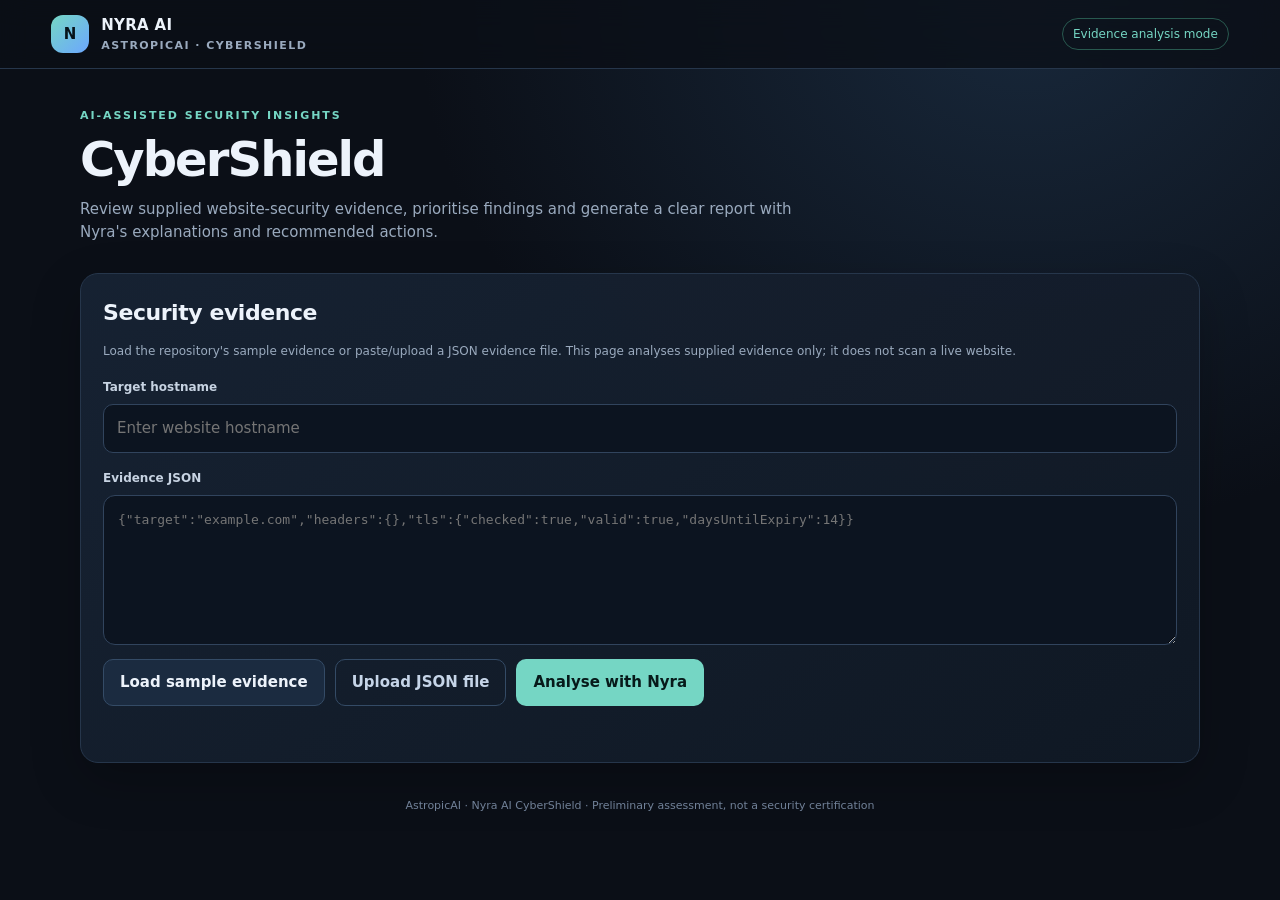
==== cybershield/index.html @ d9d1baf7 "Update target input field placeholder text" ====
<!doctype html>
<html lang="en">
<head>
  <meta charset="utf-8">
  <meta name="viewport" content="width=device-width, initial-scale=1">
  <meta name="theme-color" content="#10131b">
  <meta name="description" content="Nyra AI CyberShield evidence-based security assessment dashboard.">
  <title>Nyra AI | CyberShield</title>
  <style>
    :root {
      color-scheme: dark;
      --bg: #0b0f17;
      --panel: #121a27;
      --panel2: #172233;
      --line: #26364b;
      --text: #edf3fb;
      --muted: #9aaabe;
      --accent: #75d6c4;
      --blue: #81b7ff;
      --red: #ff7777;
      --amber: #ffc56b;
      --green: #79d9a7;
      --shadow: 0 18px 50px rgba(0,0,0,.22);
    }
    * { box-sizing: border-box; }
    body {
      margin: 0;
      min-height: 100vh;
      background: radial-gradient(ellipse at 80% 0%, #18283b 0, transparent 42%), var(--bg);
      color: var(--text);
      font: 15px/1.55 Inter, ui-sans-serif, system-ui, -apple-system, BlinkMacSystemFont, "Segoe UI", sans-serif;
    }
    button, input, textarea { font: inherit; }
    .topbar {
      min-height: 68px; display:flex; align-items:center; justify-content:space-between;
      gap:16px; padding:14px clamp(18px,4vw,52px); border-bottom:1px solid var(--line);
      background:rgba(11,15,23,.78); backdrop-filter: blur(14px);
    }
    .brand { display:flex; align-items:center; gap:12px; font-weight:750; letter-spacing:.02em; }
    .mark {
      width:38px; height:38px; border-radius:12px; display:grid; place-items:center;
      background:linear-gradient(135deg,#75d6c4,#6ca7ff); color:#07131b; font-weight:900;
    }
    .brand small { display:block; color:var(--muted); font-size:11px; font-weight:600; letter-spacing:.13em; }
    .status { color:var(--accent); font-size:12px; border:1px solid #28594f; padding:6px 10px; border-radius:99px; }
    main { width:min(1120px, calc(100% - 36px)); margin:38px auto 64px; }
    .eyebrow { color:var(--accent); font-size:11px; font-weight:800; letter-spacing:.18em; text-transform:uppercase; }
    h1 { font-size:clamp(30px,5vw,48px); line-height:1.08; margin:10px 0 12px; letter-spacing:-.04em; }
    .intro { max-width:720px; color:var(--muted); margin:0 0 28px; }
    .panel {
      background:linear-gradient(145deg,rgba(23,34,51,.96),rgba(16,24,36,.96));
      border:1px solid var(--line); border-radius:18px; padding:22px; box-shadow:var(--shadow);
    }
    .input-grid { display:grid; grid-template-columns:1fr auto; gap:12px; align-items:end; }
    label { display:block; color:#c7d3e2; font-size:12px; font-weight:700; margin-bottom:7px; }
    textarea {
      display:block; width:100%; min-height:150px; resize:vertical; padding:14px;
      border-radius:12px; border:1px solid #31445d; background:#0c1420; color:var(--text);
      outline:none; font:13px/1.55 ui-monospace, SFMono-Regular, Menlo, monospace;
    }
    textarea:focus, input:focus { border-color:var(--accent); box-shadow:0 0 0 3px rgba(117,214,196,.12); }
    .target { width:100%; padding:12px 13px; border-radius:10px; border:1px solid #31445d; background:#0c1420; color:var(--text); }
    .actions { display:flex; flex-wrap:wrap; gap:10px; margin-top:14px; }
    button {
      border:1px solid transparent; border-radius:10px; padding:11px 16px; cursor:pointer;
      font-weight:750; transition:transform .15s ease, opacity .15s ease;
    }
    button:hover { transform:translateY(-1px); }
    button:disabled { opacity:.45; cursor:not-allowed; transform:none; }
    .primary { background:var(--accent); color:#071a1a; }
    .secondary { background:#1b2b40; color:var(--text); border-color:#344b66; }
    .quiet { background:transparent; color:#c6d5e8; border-color:#344b66; }
    .hint { color:var(--muted); font-size:12px; margin:12px 0 0; }
    .message { margin-top:14px; color:var(--amber); font-size:13px; min-height:20px; }
    .results { margin-top:24px; display:none; }
    .result-head { display:flex; justify-content:space-between; align-items:flex-start; gap:16px; margin-bottom:16px; }
    h2 { margin:0; font-size:22px; letter-spacing:-.02em; }
    .sub { color:var(--muted); font-size:13px; margin-top:3px; overflow-wrap:anywhere; }
    .score-wrap { display:flex; align-items:center; gap:16px; padding:18px; border:1px solid var(--line); border-radius:16px; background:rgba(9,16,26,.55); }
    .score {
      width:92px; height:92px; border-radius:50%; display:grid; place-items:center; flex:none;
      background:conic-gradient(var(--accent) var(--score-angle,0deg), #26364b 0);
      position:relative;
    }
    .score::before { content:""; position:absolute; inset:7px; border-radius:50%; background:#101a28; }
    .score strong { position:relative; font-size:27px; }
    .score-copy small { color:var(--muted); display:block; }
    .risk { display:inline-block; margin-top:6px; border:1px solid #426b62; color:var(--accent); padding:4px 9px; border-radius:99px; font-size:12px; font-weight:800; }
    .metrics { display:grid; grid-template-columns:repeat(5,1fr); gap:10px; margin:14px 0 20px; }
    .metric { background:var(--panel); border:1px solid var(--line); border-radius:13px; padding:14px; }
    .metric strong { display:block; font-size:25px; }
    .metric span { color:var(--muted); font-size:11px; text-transform:uppercase; letter-spacing:.08em; }
    .metric.critical strong { color:var(--red); }
    .metric.high strong { color:#ff9b78; }
    .metric.medium strong { color:var(--amber); }
    .metric.low strong { color:var(--green); }
    .section-title { margin:22px 0 10px; font-size:16px; }
    .findings { display:grid; gap:10px; }
    .finding { background:var(--panel); border:1px solid var(--line); border-radius:13px; padding:16px; }
    .finding-top { display:flex; justify-content:space-between; gap:12px; align-items:flex-start; }
    .finding h3 { margin:0; font-size:15px; }
    .finding p { color:var(--muted); margin:8px 0 0; font-size:13px; }
    .severity { flex:none; font-size:10px; font-weight:850; text-transform:uppercase; letter-spacing:.08em; padding:4px 8px; border-radius:99px; background:#26364b; }
    .severity.critical,.severity.high { color:#ff9b91; background:#482b32; }
    .severity.medium { color:#ffd18b; background:#473923; }
    .severity.low { color:#9ce0bb; background:#1e4037; }
    .severity.info { color:#a9caff; background:#243c59; }
    .recommendations { color:#c8d7e8; margin:0; padding-left:20px; }
    .limitations { color:var(--muted); font-size:12px; margin:8px 0 0; padding-left:18px; }
    .empty { color:var(--muted); padding:18px; text-align:center; border:1px dashed #344b66; border-radius:12px; }
    footer { color:#718198; text-align:center; font-size:11px; margin-top:34px; }
    @media (max-width:700px) {
      main { margin-top:26px; }
      .input-grid { grid-template-columns:1fr; }
      .metrics { grid-template-columns:repeat(2,1fr); }
      .metric:last-child { grid-column:span 2; }
      .score-wrap { align-items:center; }
      .result-head { flex-direction:column; }
      .topbar { padding-inline:18px; }
    }
  </style>
</head>
<body>
  <header class="topbar">
    <div class="brand"><div class="mark">N</div><div>NYRA AI<small>ASTROPICAI · CYBERSHIELD</small></div></div>
    <div class="status">Evidence analysis mode</div>
  </header>

  <main>
    <div class="eyebrow">AI-assisted security insights</div>
    <h1>CyberShield</h1>
    <p class="intro">Review supplied website-security evidence, prioritise findings and generate a clear report with Nyra's explanations and recommended actions.</p>

    <section class="panel" aria-labelledby="evidence-heading">
      <h2 id="evidence-heading">Security evidence</h2>
      <p class="hint">Load the repository's sample evidence or paste/upload a JSON evidence file. This page analyses supplied evidence only; it does not scan a live website.</p>
      <div style="margin-top:18px">
        <label for="target">Target hostname</label>
        <input class="target" id="target" placeholder="Enter website hostname" autocomplete="off" spellcheck="false">
      </div>
      <div style="margin-top:16px">
        <label for="evidence">Evidence JSON</label>
        <textarea id="evidence" spellcheck="false" aria-label="Security evidence JSON" placeholder='{"target":"example.com","headers":{},"tls":{"checked":true,"valid":true,"daysUntilExpiry":14}}'></textarea>
      </div>
      <div class="actions">
        <button class="secondary" id="sampleBtn" type="button">Load sample evidence</button>
        <button class="quiet" id="fileBtn" type="button">Upload JSON file</button>
        <input id="fileInput" type="file" accept=".json,application/json" hidden>
        <button class="primary" id="analyseBtn" type="button">Analyse with Nyra</button>
      </div>
      <div class="message" id="message" role="status" aria-live="polite"></div>
    </section>

    <section class="results" id="results" aria-live="polite">
      <div class="result-head">
        <div>
          <div class="eyebrow">Assessment report</div>
          <h2>Security overview</h2>
          <div class="sub" id="reportTarget"></div>
        </div>
        <button class="secondary" id="downloadBtn" type="button">Download report</button>
      </div>

      <div class="score-wrap">
        <div class="score" id="scoreRing"><strong id="scoreValue">—</strong></div>
        <div class="score-copy">
          <strong>Security score</strong>
          <small>Preliminary evidence-based score out of 100</small>
          <div class="risk" id="riskLevel">Awaiting analysis</div>
        </div>
      </div>

      <div class="metrics" id="metrics">
        <div class="metric critical"><strong id="criticalCount">0</strong><span>Critical</span></div>
        <div class="metric high"><strong id="highCount">0</strong><span>High</span></div>
        <div class="metric medium"><strong id="mediumCount">0</strong><span>Medium</span></div>
        <div class="metric low"><strong id="lowCount">0</strong><span>Low</span></div>
        <div class="metric"><strong id="totalCount">0</strong><span>Total findings</span></div>
      </div>

      <h3 class="section-title">Prioritised findings</h3>
      <div class="findings" id="findings"></div>

      <h3 class="section-title">Recommended actions</h3>
      <div class="panel"><ol class="recommendations" id="recommendations"></ol></div>

      <h3 class="section-title">Assessment limitations</h3>
      <div class="panel"><ul class="limitations" id="limitations"></ul></div>
      <p class="hint" id="generatedAt"></p>
    </section>

    <footer>AstropicAI · Nyra AI CyberShield · Preliminary assessment, not a security certification</footer>
  </main>

  <script type="module">
    import { analyseWithNyra, formatNyraReport } from "./ai/nyra-analysis.js";

    const $ = (id) => document.getElementById(id);
    let latestReport = null;

    function setMessage(message, isError = false) {
      $("message").textContent = message;
      $("message").style.color = isError ? "#ff9b91" : "#ffc56b";
    }

    function escapeHtml(value) {
      return String(value ?? "").replace(/[&<>"']/g, char => ({
        "&": "&amp;", "<": "&lt;", ">": "&gt;", '"': "&quot;", "'": "&#39;"
      })[char]);
    }

    async function loadSample() {
      setMessage("Loading sample evidence…");
      try {
        const response = await fetch("./engine/sample-evidence.json", { cache: "no-store" });
        if (!response.ok) throw new Error("Sample file could not be loaded. You can upload or paste JSON instead.");
        const evidence = await response.json();
        $("evidence").value = JSON.stringify(evidence, null, 2);
        $("target").value = evidence.target || "";
        setMessage("Sample evidence loaded. Select Analyse with Nyra to run the assessment.");
      } catch (error) {
        setMessage(error.message, true);
      }
    }

    function renderReport(report) {
      latestReport = report;
      $("results").style.display = "block";
      $("reportTarget").textContent = report.target || "Target not specified";
      $("scoreValue").textContent = report.score;
      $("scoreRing").style.setProperty("--score-angle", `${Math.max(0, Math.min(100, report.score)) * 3.6}deg`);
      $("riskLevel").textContent = `${report.riskLevel} risk`;
      $("criticalCount").textContent = report.counts.critical;
      $("highCount").textContent = report.counts.high;
      $("mediumCount").textContent = report.counts.medium;
      $("lowCount").textContent = report.counts.low + report.counts.info;
      $("totalCount").textContent = report.totalFindings;

      const findings = $("findings");
      if (!report.findings.length) {
        findings.innerHTML = '<div class="empty">No findings were identified in the supplied evidence. This does not prove the website is secure.</div>';
      } else {
        findings.innerHTML = report.findings.map(item => `
          <article class="finding">
            <div class="finding-top">
              <h3>${escapeHtml(item.title)}</h3>
              <span class="severity ${escapeHtml(item.severity)}">${escapeHtml(item.severity)}</span>
            </div>
            <p><strong>Category:</strong> ${escapeHtml(item.category)}</p>
            <p><strong>Potential impact:</strong> ${escapeHtml(item.impact)}</p>
            <p><strong>Recommended action:</strong> ${escapeHtml(item.action)}</p>
          </article>
        `).join("");
      }

      $("recommendations").innerHTML = report.recommendations.length
        ? report.recommendations.map(item => `<li>${escapeHtml(item)}</li>`).join("")
        : "<li>No additional actions generated from the supplied evidence.</li>";
      $("limitations").innerHTML = report.limitations.map(item => `<li>${escapeHtml(item)}</li>`).join("");
      $("generatedAt").textContent = `Generated: ${new Date(report.generatedAt).toLocaleString()}`;
      $("results").scrollIntoView({ behavior: "smooth", block: "start" });
    }

    $("sampleBtn").addEventListener("click", loadSample);
    $("fileBtn").addEventListener("click", () => $("fileInput").click());

    $("fileInput").addEventListener("change", async event => {
      const file = event.target.files?.[0];
      if (!file) return;
      try {
        const text = await file.text();
        const evidence = JSON.parse(text);
        $("evidence").value = JSON.stringify(evidence, null, 2);
        if (evidence.target) $("target").value = evidence.target;
        setMessage(`Loaded ${file.name}. Select Analyse with Nyra to continue.`);
      } catch {
        setMessage("That file is not valid JSON. Please choose a valid evidence JSON file.", true);
      }
      event.target.value = "";
    });

    $("analyseBtn").addEventListener("click", () => {
      try {
        const evidence = JSON.parse($("evidence").value);
        const target = $("target").value.trim();
        if (!target) throw new Error("Enter a target hostname.");
        evidence.target = target;
        const report = analyseWithNyra(evidence);
        renderReport(report);
        setMessage("Analysis complete. Review the findings and limitations below.");
      } catch (error) {
        setMessage(error.message || "Unable to analyse this evidence.", true);
      }
    });

    $("downloadBtn").addEventListener("click", () => {
      if (!latestReport) return;
      const blob = new Blob([formatNyraReport(latestReport)], { type: "text/plain;charset=utf-8" });
      const url = URL.createObjectURL(blob);
      const link = document.createElement("a");
      link.href = url;
      link.download = `nyra-cybershield-${(latestReport.target || "report").replace(/[^a-z0-9.-]/gi, "-")}.txt`;
      document.body.appendChild(link);
      link.click();
      link.remove();
      URL.revokeObjectURL(url);
    });
  </script>
</body>
</html>
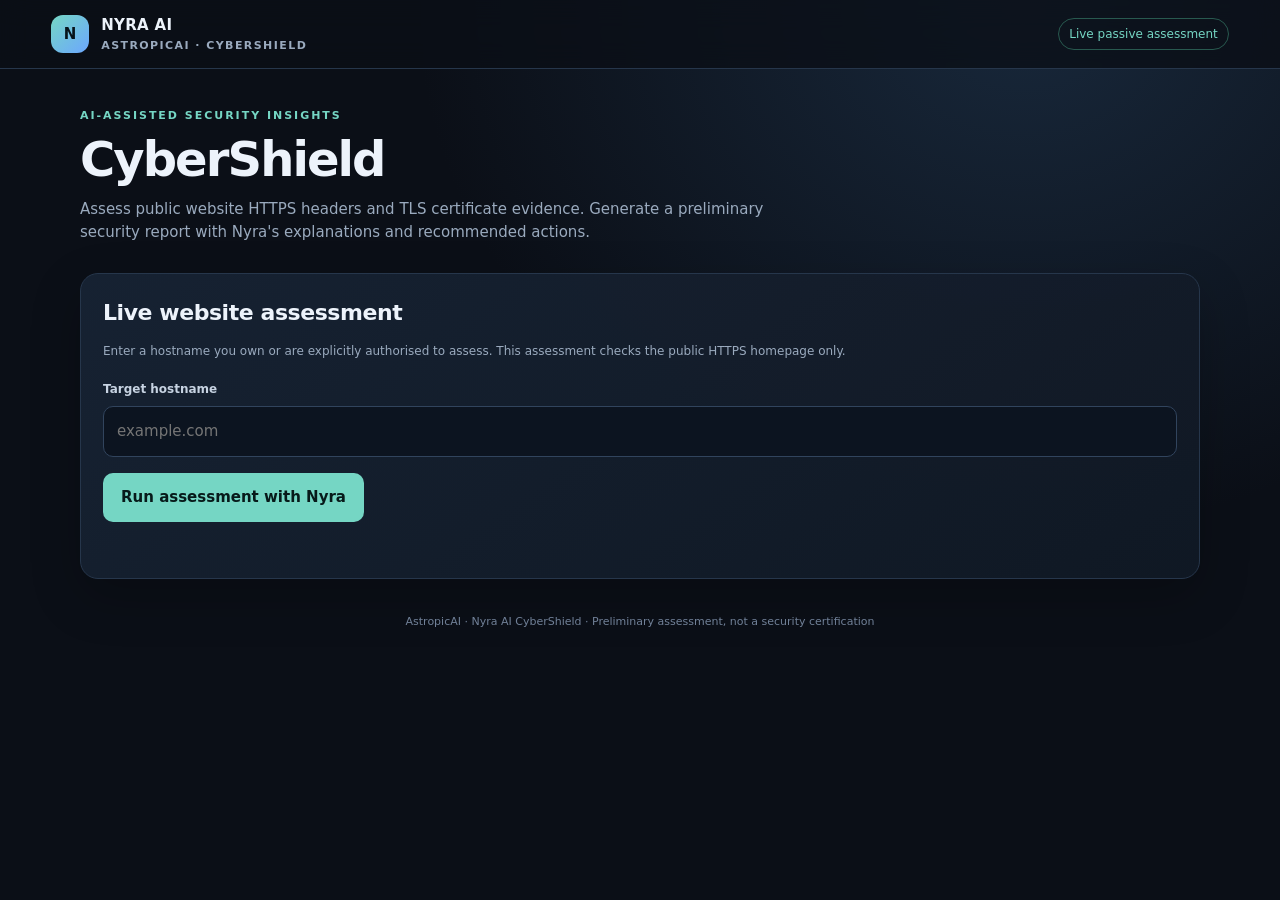
==== commit e39ec3aa: "Connect CyberShield dashboard to live assessment API Updated the description meta tag, modified styl" ====
--- a/cybershield/index.html
+++ b/cybershield/index.html
@@ -1,28 +1,30 @@
+
 <!doctype html>
 <html lang="en">
 <head>
   <meta charset="utf-8">
   <meta name="viewport" content="width=device-width, initial-scale=1">
   <meta name="theme-color" content="#10131b">
-  <meta name="description" content="Nyra AI CyberShield evidence-based security assessment dashboard.">
+  <meta name="description" content="Nyra AI CyberShield live passive HTTPS security assessment.">
   <title>Nyra AI | CyberShield</title>
+
   <style>
     :root {
       color-scheme: dark;
       --bg: #0b0f17;
       --panel: #121a27;
-      --panel2: #172233;
       --line: #26364b;
       --text: #edf3fb;
       --muted: #9aaabe;
       --accent: #75d6c4;
-      --blue: #81b7ff;
       --red: #ff7777;
       --amber: #ffc56b;
       --green: #79d9a7;
       --shadow: 0 18px 50px rgba(0,0,0,.22);
     }
+
     * { box-sizing: border-box; }
+
     body {
       margin: 0;
       min-height: 100vh;
@@ -30,124 +32,453 @@
       color: var(--text);
       font: 15px/1.55 Inter, ui-sans-serif, system-ui, -apple-system, BlinkMacSystemFont, "Segoe UI", sans-serif;
     }
-    button, input, textarea { font: inherit; }
+
+    button, input { font: inherit; }
+
     .topbar {
-      min-height: 68px; display:flex; align-items:center; justify-content:space-between;
-      gap:16px; padding:14px clamp(18px,4vw,52px); border-bottom:1px solid var(--line);
-      background:rgba(11,15,23,.78); backdrop-filter: blur(14px);
-    }
-    .brand { display:flex; align-items:center; gap:12px; font-weight:750; letter-spacing:.02em; }
+      min-height: 68px;
+      display: flex;
+      align-items: center;
+      justify-content: space-between;
+      gap: 16px;
+      padding: 14px clamp(18px,4vw,52px);
+      border-bottom: 1px solid var(--line);
+      background: rgba(11,15,23,.78);
+      backdrop-filter: blur(14px);
+    }
+
+    .brand {
+      display: flex;
+      align-items: center;
+      gap: 12px;
+      font-weight: 750;
+      letter-spacing: .02em;
+    }
+
     .mark {
-      width:38px; height:38px; border-radius:12px; display:grid; place-items:center;
-      background:linear-gradient(135deg,#75d6c4,#6ca7ff); color:#07131b; font-weight:900;
-    }
-    .brand small { display:block; color:var(--muted); font-size:11px; font-weight:600; letter-spacing:.13em; }
-    .status { color:var(--accent); font-size:12px; border:1px solid #28594f; padding:6px 10px; border-radius:99px; }
-    main { width:min(1120px, calc(100% - 36px)); margin:38px auto 64px; }
-    .eyebrow { color:var(--accent); font-size:11px; font-weight:800; letter-spacing:.18em; text-transform:uppercase; }
-    h1 { font-size:clamp(30px,5vw,48px); line-height:1.08; margin:10px 0 12px; letter-spacing:-.04em; }
-    .intro { max-width:720px; color:var(--muted); margin:0 0 28px; }
+      width: 38px;
+      height: 38px;
+      border-radius: 12px;
+      display: grid;
+      place-items: center;
+      background: linear-gradient(135deg,#75d6c4,#6ca7ff);
+      color: #07131b;
+      font-weight: 900;
+    }
+
+    .brand small {
+      display: block;
+      color: var(--muted);
+      font-size: 11px;
+      font-weight: 600;
+      letter-spacing: .13em;
+    }
+
+    .status {
+      color: var(--accent);
+      font-size: 12px;
+      border: 1px solid #28594f;
+      padding: 6px 10px;
+      border-radius: 99px;
+    }
+
+    main {
+      width: min(1120px, calc(100% - 36px));
+      margin: 38px auto 64px;
+    }
+
+    .eyebrow {
+      color: var(--accent);
+      font-size: 11px;
+      font-weight: 800;
+      letter-spacing: .18em;
+      text-transform: uppercase;
+    }
+
+    h1 {
+      font-size: clamp(30px,5vw,48px);
+      line-height: 1.08;
+      margin: 10px 0 12px;
+      letter-spacing: -.04em;
+    }
+
+    .intro {
+      max-width: 720px;
+      color: var(--muted);
+      margin: 0 0 28px;
+    }
+
     .panel {
-      background:linear-gradient(145deg,rgba(23,34,51,.96),rgba(16,24,36,.96));
-      border:1px solid var(--line); border-radius:18px; padding:22px; box-shadow:var(--shadow);
-    }
-    .input-grid { display:grid; grid-template-columns:1fr auto; gap:12px; align-items:end; }
-    label { display:block; color:#c7d3e2; font-size:12px; font-weight:700; margin-bottom:7px; }
-    textarea {
-      display:block; width:100%; min-height:150px; resize:vertical; padding:14px;
-      border-radius:12px; border:1px solid #31445d; background:#0c1420; color:var(--text);
-      outline:none; font:13px/1.55 ui-monospace, SFMono-Regular, Menlo, monospace;
-    }
-    textarea:focus, input:focus { border-color:var(--accent); box-shadow:0 0 0 3px rgba(117,214,196,.12); }
-    .target { width:100%; padding:12px 13px; border-radius:10px; border:1px solid #31445d; background:#0c1420; color:var(--text); }
-    .actions { display:flex; flex-wrap:wrap; gap:10px; margin-top:14px; }
+      background: linear-gradient(145deg,rgba(23,34,51,.96),rgba(16,24,36,.96));
+      border: 1px solid var(--line);
+      border-radius: 18px;
+      padding: 22px;
+      box-shadow: var(--shadow);
+    }
+
+    label {
+      display: block;
+      color: #c7d3e2;
+      font-size: 12px;
+      font-weight: 700;
+      margin-bottom: 7px;
+    }
+
+    .target {
+      width: 100%;
+      padding: 13px;
+      border-radius: 10px;
+      border: 1px solid #31445d;
+      background: #0c1420;
+      color: var(--text);
+      outline: none;
+    }
+
+    input:focus {
+      border-color: var(--accent);
+      box-shadow: 0 0 0 3px rgba(117,214,196,.12);
+    }
+
+    .actions {
+      display: flex;
+      flex-wrap: wrap;
+      gap: 10px;
+      margin-top: 16px;
+    }
+
     button {
-      border:1px solid transparent; border-radius:10px; padding:11px 16px; cursor:pointer;
-      font-weight:750; transition:transform .15s ease, opacity .15s ease;
-    }
-    button:hover { transform:translateY(-1px); }
-    button:disabled { opacity:.45; cursor:not-allowed; transform:none; }
-    .primary { background:var(--accent); color:#071a1a; }
-    .secondary { background:#1b2b40; color:var(--text); border-color:#344b66; }
-    .quiet { background:transparent; color:#c6d5e8; border-color:#344b66; }
-    .hint { color:var(--muted); font-size:12px; margin:12px 0 0; }
-    .message { margin-top:14px; color:var(--amber); font-size:13px; min-height:20px; }
-    .results { margin-top:24px; display:none; }
-    .result-head { display:flex; justify-content:space-between; align-items:flex-start; gap:16px; margin-bottom:16px; }
-    h2 { margin:0; font-size:22px; letter-spacing:-.02em; }
-    .sub { color:var(--muted); font-size:13px; margin-top:3px; overflow-wrap:anywhere; }
-    .score-wrap { display:flex; align-items:center; gap:16px; padding:18px; border:1px solid var(--line); border-radius:16px; background:rgba(9,16,26,.55); }
+      border: 1px solid transparent;
+      border-radius: 10px;
+      padding: 12px 17px;
+      cursor: pointer;
+      font-weight: 750;
+      transition: transform .15s ease, opacity .15s ease;
+    }
+
+    button:hover { transform: translateY(-1px); }
+
+    button:disabled {
+      opacity: .45;
+      cursor: not-allowed;
+      transform: none;
+    }
+
+    .primary {
+      background: var(--accent);
+      color: #071a1a;
+    }
+
+    .secondary {
+      background: #1b2b40;
+      color: var(--text);
+      border-color: #344b66;
+    }
+
+    .hint {
+      color: var(--muted);
+      font-size: 12px;
+      margin: 12px 0 0;
+    }
+
+    .message {
+      margin-top: 14px;
+      color: var(--amber);
+      font-size: 13px;
+      min-height: 20px;
+      overflow-wrap: anywhere;
+    }
+
+    .results {
+      margin-top: 24px;
+      display: none;
+    }
+
+    .result-head {
+      display: flex;
+      justify-content: space-between;
+      align-items: flex-start;
+      gap: 16px;
+      margin-bottom: 16px;
+    }
+
+    h2 {
+      margin: 0;
+      font-size: 22px;
+      letter-spacing: -.02em;
+    }
+
+    .sub {
+      color: var(--muted);
+      font-size: 13px;
+      margin-top: 3px;
+      overflow-wrap: anywhere;
+    }
+
+    .score-wrap {
+      display: flex;
+      align-items: center;
+      gap: 16px;
+      padding: 18px;
+      border: 1px solid var(--line);
+      border-radius: 16px;
+      background: rgba(9,16,26,.55);
+    }
+
     .score {
-      width:92px; height:92px; border-radius:50%; display:grid; place-items:center; flex:none;
-      background:conic-gradient(var(--accent) var(--score-angle,0deg), #26364b 0);
-      position:relative;
-    }
-    .score::before { content:""; position:absolute; inset:7px; border-radius:50%; background:#101a28; }
-    .score strong { position:relative; font-size:27px; }
-    .score-copy small { color:var(--muted); display:block; }
-    .risk { display:inline-block; margin-top:6px; border:1px solid #426b62; color:var(--accent); padding:4px 9px; border-radius:99px; font-size:12px; font-weight:800; }
-    .metrics { display:grid; grid-template-columns:repeat(5,1fr); gap:10px; margin:14px 0 20px; }
-    .metric { background:var(--panel); border:1px solid var(--line); border-radius:13px; padding:14px; }
-    .metric strong { display:block; font-size:25px; }
-    .metric span { color:var(--muted); font-size:11px; text-transform:uppercase; letter-spacing:.08em; }
-    .metric.critical strong { color:var(--red); }
-    .metric.high strong { color:#ff9b78; }
-    .metric.medium strong { color:var(--amber); }
-    .metric.low strong { color:var(--green); }
-    .section-title { margin:22px 0 10px; font-size:16px; }
-    .findings { display:grid; gap:10px; }
-    .finding { background:var(--panel); border:1px solid var(--line); border-radius:13px; padding:16px; }
-    .finding-top { display:flex; justify-content:space-between; gap:12px; align-items:flex-start; }
-    .finding h3 { margin:0; font-size:15px; }
-    .finding p { color:var(--muted); margin:8px 0 0; font-size:13px; }
-    .severity { flex:none; font-size:10px; font-weight:850; text-transform:uppercase; letter-spacing:.08em; padding:4px 8px; border-radius:99px; background:#26364b; }
-    .severity.critical,.severity.high { color:#ff9b91; background:#482b32; }
-    .severity.medium { color:#ffd18b; background:#473923; }
-    .severity.low { color:#9ce0bb; background:#1e4037; }
-    .severity.info { color:#a9caff; background:#243c59; }
-    .recommendations { color:#c8d7e8; margin:0; padding-left:20px; }
-    .limitations { color:var(--muted); font-size:12px; margin:8px 0 0; padding-left:18px; }
-    .empty { color:var(--muted); padding:18px; text-align:center; border:1px dashed #344b66; border-radius:12px; }
-    footer { color:#718198; text-align:center; font-size:11px; margin-top:34px; }
+      width: 92px;
+      height: 92px;
+      border-radius: 50%;
+      display: grid;
+      place-items: center;
+      flex: none;
+      background: conic-gradient(var(--accent) var(--score-angle,0deg), #26364b 0);
+      position: relative;
+    }
+
+    .score::before {
+      content: "";
+      position: absolute;
+      inset: 7px;
+      border-radius: 50%;
+      background: #101a28;
+    }
+
+    .score strong {
+      position: relative;
+      font-size: 27px;
+    }
+
+    .score-copy small {
+      color: var(--muted);
+      display: block;
+    }
+
+    .risk {
+      display: inline-block;
+      margin-top: 6px;
+      border: 1px solid #426b62;
+      color: var(--accent);
+      padding: 4px 9px;
+      border-radius: 99px;
+      font-size: 12px;
+      font-weight: 800;
+    }
+
+    .metrics {
+      display: grid;
+      grid-template-columns: repeat(5,1fr);
+      gap: 10px;
+      margin: 14px 0 20px;
+    }
+
+    .metric {
+      background: var(--panel);
+      border: 1px solid var(--line);
+      border-radius: 13px;
+      padding: 14px;
+    }
+
+    .metric strong {
+      display: block;
+      font-size: 25px;
+    }
+
+    .metric span {
+      color: var(--muted);
+      font-size: 11px;
+      text-transform: uppercase;
+      letter-spacing: .08em;
+    }
+
+    .metric.critical strong { color: var(--red); }
+    .metric.high strong { color: #ff9b78; }
+    .metric.medium strong { color: var(--amber); }
+    .metric.low strong { color: var(--green); }
+
+    .section-title {
+      margin: 22px 0 10px;
+      font-size: 16px;
+    }
+
+    .findings {
+      display: grid;
+      gap: 10px;
+    }
+
+    .finding {
+      background: var(--panel);
+      border: 1px solid var(--line);
+      border-radius: 13px;
+      padding: 16px;
+    }
+
+    .finding-top {
+      display: flex;
+      justify-content: space-between;
+      gap: 12px;
+      align-items: flex-start;
+    }
+
+    .finding h3 {
+      margin: 0;
+      font-size: 15px;
+    }
+
+    .finding p {
+      color: var(--muted);
+      margin: 8px 0 0;
+      font-size: 13px;
+      overflow-wrap: anywhere;
+    }
+
+    .severity {
+      flex: none;
+      font-size: 10px;
+      font-weight: 850;
+      text-transform: uppercase;
+      letter-spacing: .08em;
+      padding: 4px 8px;
+      border-radius: 99px;
+      background: #26364b;
+    }
+
+    .severity.critical, .severity.high {
+      color: #ff9b91;
+      background: #482b32;
+    }
+
+    .severity.medium {
+      color: #ffd18b;
+      background: #473923;
+    }
+
+    .severity.low {
+      color: #9ce0bb;
+      background: #1e4037;
+    }
+
+    .severity.info {
+      color: #a9caff;
+      background: #243c59;
+    }
+
+    .recommendations {
+      color: #c8d7e8;
+      margin: 0;
+      padding-left: 20px;
+    }
+
+    .limitations {
+      color: var(--muted);
+      font-size: 12px;
+      margin: 8px 0 0;
+      padding-left: 18px;
+    }
+
+    .details-grid {
+      display: grid;
+      grid-template-columns: repeat(3,1fr);
+      gap: 10px;
+    }
+
+    .detail {
+      background: #0c1420;
+      border: 1px solid var(--line);
+      border-radius: 12px;
+      padding: 13px;
+      min-width: 0;
+    }
+
+    .detail strong {
+      display: block;
+      font-size: 12px;
+      color: var(--accent);
+      margin-bottom: 5px;
+    }
+
+    .detail span {
+      display: block;
+      font-size: 12px;
+      color: var(--muted);
+      overflow-wrap: anywhere;
+    }
+
+    .empty {
+      color: var(--muted);
+      padding: 18px;
+      text-align: center;
+      border: 1px dashed #344b66;
+      border-radius: 12px;
+    }
+
+    footer {
+      color: #718198;
+      text-align: center;
+      font-size: 11px;
+      margin-top: 34px;
+    }
+
     @media (max-width:700px) {
-      main { margin-top:26px; }
-      .input-grid { grid-template-columns:1fr; }
-      .metrics { grid-template-columns:repeat(2,1fr); }
-      .metric:last-child { grid-column:span 2; }
-      .score-wrap { align-items:center; }
-      .result-head { flex-direction:column; }
-      .topbar { padding-inline:18px; }
+      main { margin-top: 26px; }
+      .metrics { grid-template-columns: repeat(2,1fr); }
+      .metric:last-child { grid-column: span 2; }
+      .score-wrap { align-items: center; }
+      .result-head { flex-direction: column; }
+      .topbar { padding-inline: 18px; }
+      .details-grid { grid-template-columns: 1fr; }
     }
   </style>
 </head>
+
 <body>
   <header class="topbar">
-    <div class="brand"><div class="mark">N</div><div>NYRA AI<small>ASTROPICAI · CYBERSHIELD</small></div></div>
-    <div class="status">Evidence analysis mode</div>
+    <div class="brand">
+      <div class="mark">N</div>
+      <div>
+        NYRA AI
+        <small>ASTROPICAI · CYBERSHIELD</small>
+      </div>
+    </div>
+    <div class="status">Live passive assessment</div>
   </header>
 
   <main>
     <div class="eyebrow">AI-assisted security insights</div>
     <h1>CyberShield</h1>
-    <p class="intro">Review supplied website-security evidence, prioritise findings and generate a clear report with Nyra's explanations and recommended actions.</p>
-
-    <section class="panel" aria-labelledby="evidence-heading">
-      <h2 id="evidence-heading">Security evidence</h2>
-      <p class="hint">Load the repository's sample evidence or paste/upload a JSON evidence file. This page analyses supplied evidence only; it does not scan a live website.</p>
-      <div style="margin-top:18px">
+
+    <p class="intro">
+      Assess public website HTTPS headers and TLS certificate evidence.
+      Generate a preliminary security report with Nyra's explanations
+      and recommended actions.
+    </p>
+
+    <section class="panel" aria-labelledby="assessment-heading">
+      <h2 id="assessment-heading">Live website assessment</h2>
+
+      <p class="hint">
+        Enter a hostname you own or are explicitly authorised to assess.
+        This assessment checks the public HTTPS homepage only.
+      </p>
+
+      <div style="margin-top:20px">
         <label for="target">Target hostname</label>
-        <input class="target" id="target" placeholder="Enter website hostname" autocomplete="off" spellcheck="false">
+        <input
+          class="target"
+          id="target"
+          type="text"
+          placeholder="example.com"
+          autocomplete="url"
+          spellcheck="false"
+          maxlength="253"
+        >
       </div>
-      <div style="margin-top:16px">
-        <label for="evidence">Evidence JSON</label>
-        <textarea id="evidence" spellcheck="false" aria-label="Security evidence JSON" placeholder='{"target":"example.com","headers":{},"tls":{"checked":true,"valid":true,"daysUntilExpiry":14}}'></textarea>
+
+      <div class="actions">
+        <button class="primary" id="analyseBtn" type="button">
+          Run assessment with Nyra
+        </button>
       </div>
-      <div class="actions">
-        <button class="secondary" id="sampleBtn" type="button">Load sample evidence</button>
-        <button class="quiet" id="fileBtn" type="button">Upload JSON file</button>
-        <input id="fileInput" type="file" accept=".json,application/json" hidden>
-        <button class="primary" id="analyseBtn" type="button">Analyse with Nyra</button>
-      </div>
+
       <div class="message" id="message" role="status" aria-live="polite"></div>
     </section>
 
@@ -158,44 +489,113 @@
           <h2>Security overview</h2>
           <div class="sub" id="reportTarget"></div>
         </div>
-        <button class="secondary" id="downloadBtn" type="button">Download report</button>
+
+        <button class="secondary" id="downloadBtn" type="button">
+          Download report
+        </button>
       </div>
 
       <div class="score-wrap">
-        <div class="score" id="scoreRing"><strong id="scoreValue">—</strong></div>
+        <div class="score" id="scoreRing">
+          <strong id="scoreValue">—</strong>
+        </div>
+
         <div class="score-copy">
           <strong>Security score</strong>
           <small>Preliminary evidence-based score out of 100</small>
-          <div class="risk" id="riskLevel">Awaiting analysis</div>
+          <div class="risk" id="riskLevel">Awaiting assessment</div>
         </div>
       </div>
 
-      <div class="metrics" id="metrics">
-        <div class="metric critical"><strong id="criticalCount">0</strong><span>Critical</span></div>
-        <div class="metric high"><strong id="highCount">0</strong><span>High</span></div>
-        <div class="metric medium"><strong id="mediumCount">0</strong><span>Medium</span></div>
-        <div class="metric low"><strong id="lowCount">0</strong><span>Low</span></div>
-        <div class="metric"><strong id="totalCount">0</strong><span>Total findings</span></div>
+      <div class="metrics">
+        <div class="metric critical">
+          <strong id="criticalCount">0</strong>
+          <span>Critical</span>
+        </div>
+
+        <div class="metric high">
+          <strong id="highCount">0</strong>
+          <span>High</span>
+        </div>
+
+        <div class="metric medium">
+          <strong id="mediumCount">0</strong>
+          <span>Medium</span>
+        </div>
+
+        <div class="metric low">
+          <strong id="lowCount">0</strong>
+          <span>Low</span>
+        </div>
+
+        <div class="metric">
+          <strong id="totalCount">0</strong>
+          <span>Total findings</span>
+        </div>
+      </div>
+
+      <h3 class="section-title">Collected evidence</h3>
+      <div class="panel">
+        <div class="details-grid">
+          <div class="detail">
+            <strong>HTTP status</strong>
+            <span id="httpStatus">Not available</span>
+          </div>
+
+          <div class="detail">
+            <strong>TLS certificate</strong>
+            <span id="tlsStatus">Not available</span>
+          </div>
+
+          <div class="detail">
+            <strong>TLS protocol</strong>
+            <span id="tlsProtocol">Not available</span>
+          </div>
+
+          <div class="detail">
+            <strong>Certificate expiry</strong>
+            <span id="tlsExpiry">Not available</span>
+          </div>
+
+          <div class="detail">
+            <strong>DNS addresses</strong>
+            <span id="dnsAddresses">Not available</span>
+          </div>
+
+          <div class="detail">
+            <strong>Collection method</strong>
+            <span id="collectionMethod">Not available</span>
+          </div>
+        </div>
       </div>
 
       <h3 class="section-title">Prioritised findings</h3>
       <div class="findings" id="findings"></div>
 
       <h3 class="section-title">Recommended actions</h3>
-      <div class="panel"><ol class="recommendations" id="recommendations"></ol></div>
+      <div class="panel">
+        <ol class="recommendations" id="recommendations"></ol>
+      </div>
 
       <h3 class="section-title">Assessment limitations</h3>
-      <div class="panel"><ul class="limitations" id="limitations"></ul></div>
+      <div class="panel">
+        <ul class="limitations" id="limitations"></ul>
+      </div>
+
       <p class="hint" id="generatedAt"></p>
     </section>
 
-    <footer>AstropicAI · Nyra AI CyberShield · Preliminary assessment, not a security certification</footer>
+    <footer>
+      AstropicAI · Nyra AI CyberShield · Preliminary assessment,
+      not a security certification
+    </footer>
   </main>
 
   <script type="module">
-    import { analyseWithNyra, formatNyraReport } from "./ai/nyra-analysis.js";
-
-    const $ = (id) => document.getElementById(id);
+    import { formatNyraReport } from "./ai/nyra-analysis.js";
+
+    const $ = id => document.getElementById(id);
+
     let latestReport = null;
 
     function setMessage(message, isError = false) {
@@ -203,106 +603,255 @@
       $("message").style.color = isError ? "#ff9b91" : "#ffc56b";
     }
 
-    function escapeHtml(value) {
-      return String(value ?? "").replace(/[&<>"']/g, char => ({
-        "&": "&amp;", "<": "&lt;", ">": "&gt;", '"': "&quot;", "'": "&#39;"
-      })[char]);
-    }
-
-    async function loadSample() {
-      setMessage("Loading sample evidence…");
-      try {
-        const response = await fetch("./engine/sample-evidence.json", { cache: "no-store" });
-        if (!response.ok) throw new Error("Sample file could not be loaded. You can upload or paste JSON instead.");
-        const evidence = await response.json();
-        $("evidence").value = JSON.stringify(evidence, null, 2);
-        $("target").value = evidence.target || "";
-        setMessage("Sample evidence loaded. Select Analyse with Nyra to run the assessment.");
-      } catch (error) {
-        setMessage(error.message, true);
-      }
+    function setText(id, value) {
+      $(id).textContent =
+        value === null || value === undefined || value === ""
+          ? "Not available"
+          : String(value);
     }
 
     function renderReport(report) {
       latestReport = report;
+
       $("results").style.display = "block";
-      $("reportTarget").textContent = report.target || "Target not specified";
-      $("scoreValue").textContent = report.score;
-      $("scoreRing").style.setProperty("--score-angle", `${Math.max(0, Math.min(100, report.score)) * 3.6}deg`);
-      $("riskLevel").textContent = `${report.riskLevel} risk`;
-      $("criticalCount").textContent = report.counts.critical;
-      $("highCount").textContent = report.counts.high;
-      $("mediumCount").textContent = report.counts.medium;
-      $("lowCount").textContent = report.counts.low + report.counts.info;
-      $("totalCount").textContent = report.totalFindings;
-
-      const findings = $("findings");
+
+      setText("reportTarget", report.target);
+      setText("scoreValue", report.score);
+
+      $("scoreRing").style.setProperty(
+        "--score-angle",
+        `${Math.max(0, Math.min(100, report.score)) * 3.6}deg`
+      );
+
+      setText("riskLevel", `${report.riskLevel} risk`);
+
+      const counts = report.counts || {};
+
+      setText("criticalCount", counts.critical ?? 0);
+      setText("highCount", counts.high ?? 0);
+      setText("mediumCount", counts.medium ?? 0);
+      setText("lowCount", (counts.low ?? 0) + (counts.info ?? 0));
+      setText("totalCount", report.totalFindings ?? report.findings.length);
+
+      // Display collected live evidence.
+      setText("httpStatus", report.httpStatus ?? report.http?.statusCode);
+
+      const tls = report.tls || {};
+
+      setText(
+        "tlsStatus",
+        typeof tls.authorized === "boolean"
+          ? (tls.authorized ? "Valid" : "Invalid")
+          : typeof tls.valid === "boolean"
+            ? (tls.valid ? "Valid" : "Invalid")
+            : "Not confirmed"
+      );
+
+      setText("tlsProtocol", tls.protocol);
+      setText("tlsExpiry", tls.validTo);
+
+      const addresses = report.dns?.addresses || [];
+
+      setText(
+        "dnsAddresses",
+        addresses.length ? addresses.join(", ") : "Not available"
+      );
+
+      setText("collectionMethod", report.collectionMethod);
+
+      // Display findings using safe DOM text rather than HTML interpolation.
+      const findingsContainer = $("findings");
+      findingsContainer.replaceChildren();
+
       if (!report.findings.length) {
-        findings.innerHTML = '<div class="empty">No findings were identified in the supplied evidence. This does not prove the website is secure.</div>';
+        const empty = document.createElement("div");
+        empty.className = "empty";
+        empty.textContent =
+          "No findings were identified in the collected evidence. This does not prove the website is secure.";
+        findingsContainer.appendChild(empty);
       } else {
-        findings.innerHTML = report.findings.map(item => `
-          <article class="finding">
-            <div class="finding-top">
-              <h3>${escapeHtml(item.title)}</h3>
-              <span class="severity ${escapeHtml(item.severity)}">${escapeHtml(item.severity)}</span>
-            </div>
-            <p><strong>Category:</strong> ${escapeHtml(item.category)}</p>
-            <p><strong>Potential impact:</strong> ${escapeHtml(item.impact)}</p>
-            <p><strong>Recommended action:</strong> ${escapeHtml(item.action)}</p>
-          </article>
-        `).join("");
+        report.findings.forEach(item => {
+          const article = document.createElement("article");
+          article.className = "finding";
+
+          const top = document.createElement("div");
+          top.className = "finding-top";
+
+          const title = document.createElement("h3");
+          title.textContent = item.title || "Untitled finding";
+
+          const severity = document.createElement("span");
+          severity.className =
+            "severity " + String(item.severity || "info").toLowerCase();
+          severity.textContent = item.severity || "info";
+
+          top.append(title, severity);
+          article.appendChild(top);
+
+          const fields = [
+            ["Category", item.category],
+            ["Potential impact", item.impact],
+            ["Recommended action", item.action]
+          ];
+
+          fields.forEach(([label, value]) => {
+            const paragraph = document.createElement("p");
+            const strong = document.createElement("strong");
+            strong.textContent = label + ": ";
+            paragraph.append(strong, document.createTextNode(value || "Not available"));
+            article.appendChild(paragraph);
+          });
+
+          findingsContainer.appendChild(article);
+        });
       }
 
-      $("recommendations").innerHTML = report.recommendations.length
-        ? report.recommendations.map(item => `<li>${escapeHtml(item)}</li>`).join("")
-        : "<li>No additional actions generated from the supplied evidence.</li>";
-      $("limitations").innerHTML = report.limitations.map(item => `<li>${escapeHtml(item)}</li>`).join("");
-      $("generatedAt").textContent = `Generated: ${new Date(report.generatedAt).toLocaleString()}`;
-      $("results").scrollIntoView({ behavior: "smooth", block: "start" });
-    }
-
-    $("sampleBtn").addEventListener("click", loadSample);
-    $("fileBtn").addEventListener("click", () => $("fileInput").click());
-
-    $("fileInput").addEventListener("change", async event => {
-      const file = event.target.files?.[0];
-      if (!file) return;
+      // Recommendations.
+      const recommendations = $("recommendations");
+      recommendations.replaceChildren();
+
+      const actions = report.recommendations || [];
+
+      if (actions.length) {
+        actions.forEach(action => {
+          const li = document.createElement("li");
+          li.textContent = action;
+          recommendations.appendChild(li);
+        });
+      } else {
+        const li = document.createElement("li");
+        li.textContent = "No additional actions were generated.";
+        recommendations.appendChild(li);
+      }
+
+      // Limitations.
+      const limitations = $("limitations");
+      limitations.replaceChildren();
+
+      (report.limitations || []).forEach(item => {
+        const li = document.createElement("li");
+        li.textContent = item;
+        limitations.appendChild(li);
+      });
+
+      setText(
+        "generatedAt",
+        report.generatedAt
+          ? `Generated: ${new Date(report.generatedAt).toLocaleString()}`
+          : "Generation time unavailable"
+      );
+
+      $("results").scrollIntoView({
+        behavior: "smooth",
+        block: "start"
+      });
+    }
+
+    $("analyseBtn").addEventListener("click", async () => {
+      const target = $("target").value.trim().toLowerCase().replace(/\.$/, "");
+      const button = $("analyseBtn");
+
+      if (!target) {
+        setMessage("Enter an authorised hostname.", true);
+        $("target").focus();
+        return;
+      }
+
+      if (
+        target.length > 253 ||
+        !/^(?=.{1,253}$)([a-z0-9](?:[a-z0-9-]{0,61}[a-z0-9])?\.)+[a-z]{2,63}$/i.test(target)
+      ) {
+        setMessage("Enter a valid hostname, such as example.com.", true);
+        $("target").focus();
+        return;
+      }
+
+      button.disabled = true;
+      latestReport = null;
+      $("results").style.display = "none";
+
+      setMessage(`Collecting passive HTTPS evidence for ${target}…`);
+
       try {
-        const text = await file.text();
-        const evidence = JSON.parse(text);
-        $("evidence").value = JSON.stringify(evidence, null, 2);
-        if (evidence.target) $("target").value = evidence.target;
-        setMessage(`Loaded ${file.name}. Select Analyse with Nyra to continue.`);
-      } catch {
-        setMessage("That file is not valid JSON. Please choose a valid evidence JSON file.", true);
-      }
-      event.target.value = "";
-    });
-
-    $("analyseBtn").addEventListener("click", () => {
-      try {
-        const evidence = JSON.parse($("evidence").value);
-        const target = $("target").value.trim();
-        if (!target) throw new Error("Enter a target hostname.");
-        evidence.target = target;
-        const report = analyseWithNyra(evidence);
+        const response = await fetch(
+          "/.netlify/functions/cybershield-assess",
+          {
+            method: "POST",
+            headers: {
+              "Content-Type": "application/json"
+            },
+            cache: "no-store",
+            body: JSON.stringify({ target })
+          }
+        );
+
+        let data;
+
+        try {
+          data = await response.json();
+        } catch {
+          throw new Error(
+            "The assessment service returned an invalid response."
+          );
+        }
+
+        if (!response.ok) {
+          throw new Error(
+            data.error || `Assessment failed with status ${response.status}.`
+          );
+        }
+
+        const report = data.report;
+
+        if (
+          !report ||
+          report.target !== target ||
+          !Array.isArray(report.findings) ||
+          !report.counts ||
+          !Number.isFinite(report.score)
+        ) {
+          throw new Error("The assessment returned an incomplete or mismatched report.");
+        }
+
         renderReport(report);
-        setMessage("Analysis complete. Review the findings and limitations below.");
+        setMessage(`Assessment completed for ${report.target}.`);
+
       } catch (error) {
-        setMessage(error.message || "Unable to analyse this evidence.", true);
+        $("results").style.display = "none";
+
+        setMessage(
+          error.message || "Unable to complete the assessment.",
+          true
+        );
+
+      } finally {
+        button.disabled = false;
       }
     });
 
     $("downloadBtn").addEventListener("click", () => {
-      if (!latestReport) return;
-      const blob = new Blob([formatNyraReport(latestReport)], { type: "text/plain;charset=utf-8" });
+      if (!latestReport) {
+        setMessage("There is no report available to download.", true);
+        return;
+      }
+
+      const blob = new Blob(
+        [formatNyraReport(latestReport)],
+        { type: "text/plain;charset=utf-8" }
+      );
+
       const url = URL.createObjectURL(blob);
       const link = document.createElement("a");
+
       link.href = url;
-      link.download = `nyra-cybershield-${(latestReport.target || "report").replace(/[^a-z0-9.-]/gi, "-")}.txt`;
+      link.download =
+        `nyra-cybershield-${(latestReport.target || "report")
+          .replace(/[^a-z0-9.-]/gi, "-")}.txt`;
+
       document.body.appendChild(link);
       link.click();
       link.remove();
+
       URL.revokeObjectURL(url);
     });
   </script>
